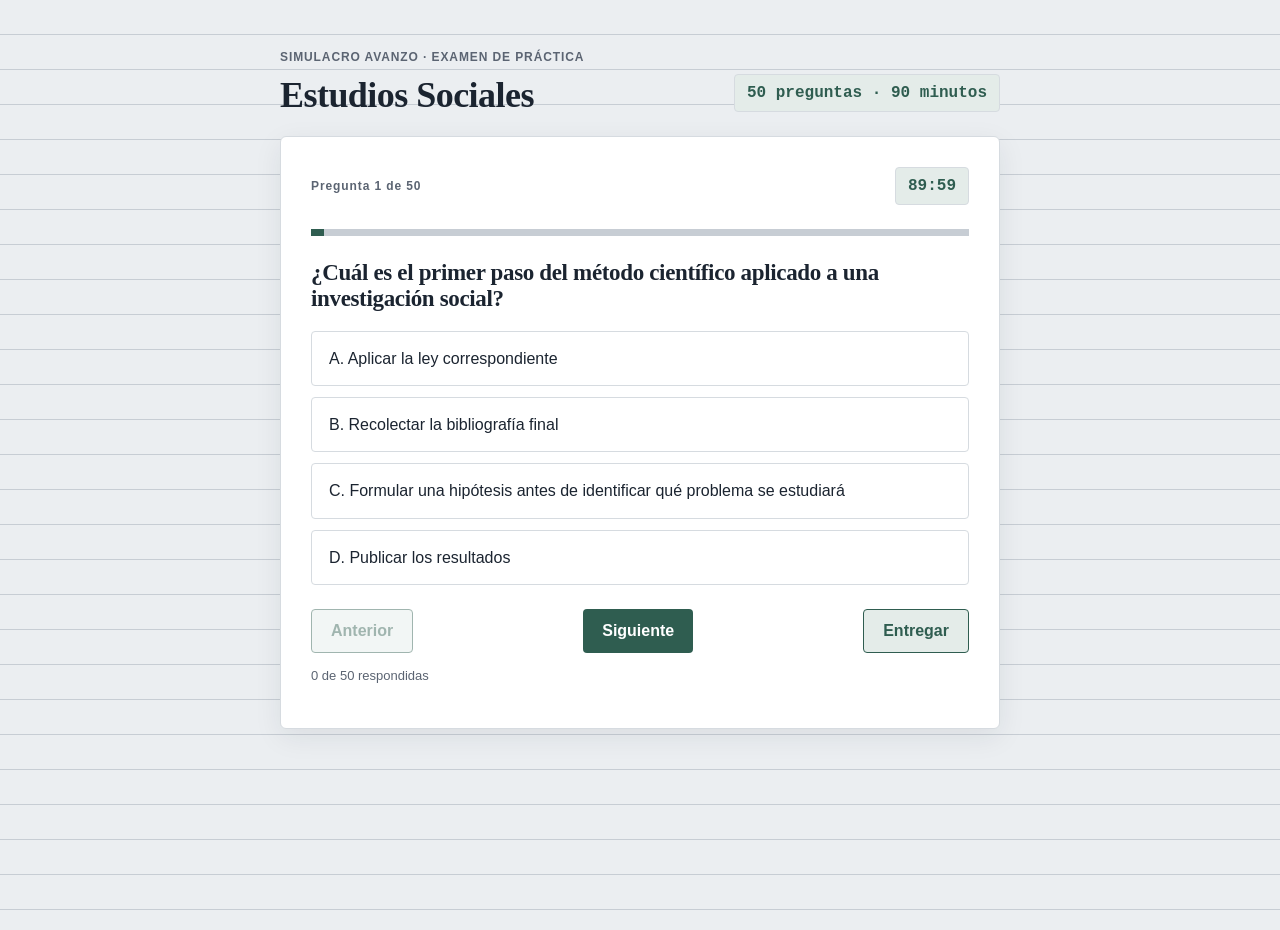
==== sociales-especial/index.html @ 318c26b9 "Publicar versión independiente AVANZO Sociales especial" ====
<!DOCTYPE html>
<html lang="es"><head><meta charset="utf-8"/><meta content="width=device-width,initial-scale=1" name="viewport"/><title>Simulacro AVANZO | Estudios Sociales</title><style>
:root{color-scheme:light;--paper:#EBEEF1;--paper-line:#C7CDD4;--card:#FFFFFF;--ink:#1B2430;--ink-soft:#5B6472;--accent:#2F5D50;--accent-soft:#E4ECE9;--border:#D6DBE0;--gold:#B8862E;--shadow:rgba(27,36,48,.08)}
*{box-sizing:border-box}body{margin:0;min-height:100vh;color:var(--ink);font:16px 'IBM Plex Sans',Segoe UI,Arial,sans-serif;background:repeating-linear-gradient(to bottom,var(--paper) 0,var(--paper) 34px,var(--paper-line) 34px,var(--paper-line) 35px)}
.box{max-width:760px;margin:30px auto;padding:20px}.eyebrow{font-size:12px;letter-spacing:.075em;font-weight:700;color:var(--ink-soft)}h1,h2{font-family:'Source Serif 4',Georgia,serif;letter-spacing:-.015em}h1{font-size:clamp(26px,4vw,36px);margin:10px 0 20px}h2{font-size:23px}.card{border:1px solid var(--border);background:var(--card);padding:30px;border-radius:6px;box-shadow:0 8px 28px var(--shadow)}.top{display:flex;justify-content:space-between;align-items:center;gap:15px;flex-wrap:wrap}.pill{border:1px solid var(--border);border-radius:4px;background:var(--accent-soft);padding:9px 12px;color:var(--accent);font-weight:600;font-family:Consolas,monospace}.progress{height:7px;background:var(--paper-line);margin:24px 0;overflow:hidden}.bar{width:0;height:100%;background:var(--accent);transition:width .2s}button{cursor:pointer;font:inherit}.option{display:block;width:100%;margin:11px 0;padding:15px 17px;border:1px solid var(--border);background:#fff;text-align:left;border-radius:4px;color:var(--ink);line-height:1.45}.option:hover,.option.selected{background:var(--accent-soft);border-color:var(--accent)}.option.selected{box-shadow:inset 4px 0 var(--accent)}.actions{display:flex;justify-content:space-between;flex-wrap:wrap;gap:9px;margin-top:24px}.btn{border:0;background:var(--accent);color:white;border-radius:4px;padding:12px 19px;font-weight:700}.btn.secondary{background:var(--accent-soft);color:var(--accent);border:1px solid var(--accent)}.btn:disabled{opacity:.45;cursor:default}.muted{font-size:13px;color:var(--ink-soft);line-height:1.5}.hide{display:none}.score{font-size:44px;color:var(--accent);font-weight:700}p{line-height:1.6}
@media(prefers-color-scheme:dark){:root{color-scheme:dark;--paper:#14181D;--paper-line:#262E36;--card:#1B2128;--ink:#E8ECEF;--ink-soft:#9AA5AF;--accent:#6FBBA0;--accent-soft:#1E2C29;--border:#2A323A;--shadow:rgba(0,0,0,.35)}.option{background:#1B2128;color:var(--ink)}}
</style></head><body><main class="box"><div class="top"><div><div class="eyebrow">SIMULACRO AVANZO · EXAMEN DE PRÁCTICA</div><h1>Estudios Sociales</h1></div><span class="pill">50 preguntas · 90 minutos</span></div><section class="card" id="exam"><div class="top"><div class="eyebrow" id="count"></div><div class="pill" id="clock">90:00</div></div><div class="progress"><div class="bar" id="bar"></div></div><h2 id="question"></h2><div id="options"></div><div class="actions"><button class="btn secondary" id="prev">Anterior</button><button class="btn" id="next">Siguiente</button><button class="btn secondary" id="finish">Entregar</button></div><p class="muted" id="answered"></p></section><section class="card hide" id="result"><h2>Resultado</h2><div class="score" id="score"></div><p id="detail"></p><p class="muted">Este es un ejercicio de distractores intencionalmente incorrectos. No representa una calificación oficial de AVANZO.</p><button class="btn" id="restart">Realizar de nuevo</button></section></main><script>
const QUESTIONS=[{"q":"¿Cuál es el primer paso del método científico aplicado a una investigación social?","options":["Aplicar la ley correspondiente","Recolectar la bibliografía final","Formular una hipótesis antes de identificar qué problema se estudiará","Publicar los resultados"],"correct":null,"origin":"fuente-sociales"},{"q":"Un establecimiento vende productos sin emitir facturas. ¿Qué consecuencia puede tener esta práctica para El Salvador?","options":["Reduce el dinero disponible para financiar servicios y obras públicas.","Aumenta automáticamente los ingresos tributarios del Estado.","Garantiza que todos los negocios paguen más impuestos.","Elimina la necesidad de presupuestos nacionales."],"correct":0,"origin":"adaptacion-item-liberado-AVANZO-2022"},{"q":"Un investigador social entrevista a 50 personas sobre sus hábitos de consumo. ¿Qué técnica de investigación está utilizando principalmente?","options":["La observación documental","El experimento de laboratorio","Aplicar un cuestionario anónimo sin hacer preguntas de seguimiento","El censo nacional"],"correct":null,"origin":"fuente-sociales"},{"q":"En El Salvador, la expansión del modelo agroexportador del café favoreció a ciertos propietarios. ¿Qué consecuencia económica y social se relaciona con este proceso?","options":["La distribución totalmente igualitaria de la tierra.","La desaparición de las diferencias entre clases sociales.","La concentración de tierras y riqueza en grupos reducidos.","La eliminación de la actividad agrícola como fuente de ingresos."],"correct":2,"origin":"adaptacion-item-liberado-AVANZO-2022"},{"q":"¿Qué caracteriza a un análisis objetivo de la realidad social?","options":["Ignorar las fuentes de información","Seleccionar únicamente los datos que confirman la opinión del investigador","Basarse únicamente en la opinión del investigador","Repetir lo que otros han dicho sin verificar"],"correct":null,"origin":"fuente-sociales"},{"q":"Si una investigación concluye que “el 70% de los jóvenes encuestados usa redes sociales más de 4 horas al día”, este dato representa:","options":["Un mito popular sin sustento","Una opinión personal del investigador","Una ley aprobada por el Estado","Una predicción causal demostrada sobre todos los jóvenes del país"],"correct":null,"origin":"fuente-sociales"},{"q":"El avance de las tecnologías digitales transformó la demanda de trabajadores. ¿Qué explica mejor la creación de nuevas carreras vinculadas a informática y software?","options":["La sociedad dejó de necesitar conocimientos técnicos.","El mercado laboral necesita habilidades para desarrollar y gestionar tecnologías.","Las empresas dejaron de utilizar información digital.","Todas las ocupaciones tradicionales fueron sustituidas por robots."],"correct":1,"origin":"adaptacion-item-liberado-AVANZO-2022"},{"q":"¿Cuál de las siguientes es una técnica de investigación social?","options":["La ecuación cuadrática","La consulta exclusiva de artículos de opinión como evidencia definitiva","La fotosíntesis","La titulación química"],"correct":null,"origin":"fuente-sociales"},{"q":"¿Qué efecto político tuvo la construcción del Muro de Berlín durante la Guerra Fría?","options":["Unificó políticamente a Alemania de inmediato.","Eliminó las diferencias entre sistemas políticos europeos.","Consolidó la división de Berlín y simbolizó la separación entre bloques ideológicos.","Terminó oficialmente la Guerra Fría en 1961."],"correct":2,"origin":"adaptacion-ejemplo-oficial-AVANZO-2024"},{"q":"Al interpretar los resultados de una investigación social, es importante:","options":["Cambiar los datos si no gustan al investigador","Ignorar el contexto y solo mirar los números","Interpretar los resultados priorizando los casos más llamativos","Evitar comparar los resultados con otros estudios"],"correct":null,"origin":"fuente-sociales"},{"q":"La observación como método de investigación social consiste en:","options":["Analizar únicamente documentos históricos","Registrar únicamente los comportamientos que el investigador esperaba ver","Preguntar directamente a las personas mediante un cuestionario","Realizar experimentos controlados en laboratorio"],"correct":null,"origin":"fuente-sociales"},{"q":"¿Qué proceso histórico explica el surgimiento de la rivalidad entre Estados Unidos y la Unión Soviética después de la Segunda Guerra Mundial?","options":["La formación de una alianza política permanente entre ambos.","La competencia por la influencia mundial entre modelos políticos y económicos distintos.","La creación de un solo gobierno mundial compartido.","La disolución inmediata de ambas potencias."],"correct":1,"origin":"adaptacion-ejemplo-oficial-AVANZO-2024"},{"q":"¿Por qué es importante que una muestra de investigación sea representativa?","options":["Porque garantiza que todos estén de acuerdo con el investigador","Porque elimina completamente el margen de error estadístico","Porque hace la investigación más rápida sin importar la calidad","Porque evita tener que analizar los datos"],"correct":null,"origin":"fuente-sociales"},{"q":"¿Qué es una fuente primaria en una investigación histórica?","options":["Una novela histórica contemporánea","Un resumen escolar redactado décadas después","Un documento producido en la época estudiada","Una opinión sin evidencia"],"correct":2,"origin":"ampliacion"},{"q":"Un texto que presenta datos, gráficos y conclusiones basadas en un estudio sobre un problema social es un ejemplo de:","options":["Un testimonio individual que sustituye a todos los datos recopilados","Un decreto legislativo","Un poema","Un cuento"],"correct":null,"origin":"fuente-sociales"},{"q":"¿Qué diferencia principal existe entre un dato y una opinión dentro de una investigación social?","options":["Los datos representan siempre una interpretación personal del investigador","No existe ninguna diferencia entre ambos","La opinión se puede medir con precisión y el dato no","El dato siempre es falso y la opinión siempre es verdadera"],"correct":null,"origin":"fuente-sociales"},{"q":"¿Qué característica distingue a una democracia representativa?","options":["Las leyes son decididas solo por empresas","Se suprimen todas las elecciones","Una persona gobierna por herencia vitalicia","La ciudadanía elige representantes mediante elecciones"],"correct":3,"origin":"ampliacion"},{"q":"¿En qué año se firmaron los Acuerdos de Paz de Chapultepec que pusieron fin al conflicto armado en El Salvador?","options":["En 1991, al concluir la última ronda de negociaciones","2001","1979","1989"],"correct":null,"origin":"fuente-sociales"},{"q":"¿Qué organismo internacional fue creado en 1945 para promover la paz y cooperación?","options":["Organización Mundial del Comercio","Organización de las Naciones Unidas","Mercado Común Centroamericano","Unión Europea"],"correct":1,"origin":"ampliacion"},{"q":"¿Qué caracteriza a un modelo económico de libre mercado?","options":["No existe el comercio internacional","El Estado fija todos los precios y salarios","La producción es planificada completamente por el gobierno","La fijación centralizada de todos los precios por el Estado"],"correct":null,"origin":"fuente-sociales"},{"q":"La Guerra Fría, uno de los principales conflictos ideológicos del siglo XX, enfrentó principalmente a:","options":["China y Japón por recursos naturales","Estados Unidos y China como los dos bloques enfrentados desde 1945","Inglaterra y Francia por territorios coloniales","España y Portugal por rutas comerciales"],"correct":null,"origin":"fuente-sociales"},{"q":"¿Qué significa sufragio universal?","options":["Derecho exclusivo de los propietarios a votar","Elección de gobernantes exclusivamente por sorteo","Obligación de votar solo en elecciones municipales","Derecho al voto sin discriminaciones indebidas entre ciudadanos habilitados"],"correct":3,"origin":"ampliacion"},{"q":"¿Qué se entiende por “globalización”?","options":["Un modelo económico exclusivo de un solo país","La reducción del comercio internacional","Un proceso que elimina las diferencias económicas entre todos los países","La eliminación total de las fronteras políticas"],"correct":null,"origin":"fuente-sociales"},{"q":"¿Cuál es una consecuencia común de la deforestación?","options":["Disminución garantizada de gases de efecto invernadero","Pérdida de biodiversidad y mayor erosión del suelo","Desaparición de las sequías","Aumento permanente de la fertilidad en todos los suelos"],"correct":1,"origin":"ampliacion"},{"q":"El intercambio de bienes entre países que exportan lo que producen e importan lo que no fabrican se conoce como:","options":["Proteccionismo total","Comercio interior, porque todos los intercambios se realizan dentro del país","Autarquía","Aislamiento económico"],"correct":null,"origin":"fuente-sociales"},{"q":"¿Cuál de las siguientes es una medida económica que un gobierno puede aplicar para estimular la economía local?","options":["Prohibir toda actividad comercial","Reducir toda inversión pública sin analizar la demanda ni el empleo","Cerrar las fronteras al turismo","Eliminar la moneda nacional sin reemplazo"],"correct":null,"origin":"fuente-sociales"},{"q":"¿Qué sector de la economía incluye la agricultura y la pesca?","options":["Secundario","Primario","Terciario","Cuaternario"],"correct":1,"origin":"ampliacion"},{"q":"Una cooperativa de artesanos locales que se organiza para exportar sus productos es un ejemplo de:","options":["Un monopolio estatal que prohíbe toda cooperación entre productores","Una política exclusivamente estatal","Una transformación tecnológica","Un conflicto ideológico"],"correct":null,"origin":"fuente-sociales"},{"q":"¿Qué es la inflación en economía?","options":["Aumento sostenido del nivel general de precios","Incremento exclusivo de la producción","Reducción de todos los impuestos","Disminución del número de habitantes"],"correct":0,"origin":"ampliacion"},{"q":"¿Qué papel tuvo la industrialización en las transformaciones económicas, sociales y culturales del siglo XX?","options":["No tuvo ningún efecto en la sociedad","El mantenimiento de los oficios artesanales como único sector productivo","Detuvo el crecimiento económico mundial","Solo afectó a los países sin fábricas"],"correct":null,"origin":"fuente-sociales"},{"q":"El desarrollo económico de El Salvador en las últimas décadas ha estado influenciado principalmente por:","options":["La desaparición completa del comercio exterior salvadoreño","La producción industrial pesada a gran escala","La exportación exclusiva de petróleo","El aislamiento comercial total"],"correct":null,"origin":"fuente-sociales"},{"q":"¿Qué se conoce como remesas familiares?","options":["Préstamos del Estado a empresas","Dinero enviado por migrantes a personas en su país de origen","Impuestos recaudados a comercios","Ganancias de exportaciones exclusivamente"],"correct":1,"origin":"ampliacion"},{"q":"¿Qué relación existe entre la globalización y las transformaciones mundiales del siglo XX y XXI?","options":["La globalización eliminó por completo el comercio entre naciones","No existe ninguna relación entre ambos conceptos","La globalización solo afecta a los países más pequeños","El aislamiento de las economías frente a la comunicación digital"],"correct":null,"origin":"fuente-sociales"},{"q":"¿Qué evento histórico inició la Primera Guerra Mundial en 1914 como detonante inmediato?","options":["El asesinato del archiduque Francisco Fernando","La firma del Tratado de París de 1783","La caída del Muro de Berlín","La independencia de India"],"correct":0,"origin":"ampliacion"},{"q":"¿Cuál de los siguientes es un derecho humano reconocido universalmente?","options":["El derecho a no pagar impuestos","El derecho a evitar las leyes del país","El derecho a ocupar cualquier cargo sin requisitos","El derecho universal a ocupar cargos públicos sin requisitos legales"],"correct":null,"origin":"fuente-sociales"},{"q":"Votar en las elecciones y respetar las leyes son ejemplos de:","options":["Obligaciones solo para los funcionarios públicos","Derechos exclusivos del gobierno","Obligaciones exclusivas del gobierno que no competen a los ciudadanos","Privilegios de unos pocos ciudadanos"],"correct":null,"origin":"fuente-sociales"},{"q":"¿Cuál fue uno de los objetivos centrales de la integración centroamericana?","options":["Sustituir todas las constituciones por una sola ley municipal","Prohibir intercambios económicos regionales","Favorecer la cooperación y el comercio entre países de la región","Eliminar todas las identidades nacionales"],"correct":2,"origin":"ampliacion"},{"q":"¿Qué acción representa una medida de protección del medio ambiente?","options":["Ignorar el manejo adecuado de desechos","Aumentar el uso de plásticos de un solo uso sin reciclar","Sustituir la reforestación por la eliminación de todas las áreas protegidas","Talar bosques sin control"],"correct":null,"origin":"fuente-sociales"},{"q":"¿Qué es una encuesta?","options":["Técnica de obtención de información mediante preguntas a una muestra","Una prueba de laboratorio químico","Una lectura obligatoria de documentos antiguos","Un instrumento para medir presión atmosférica"],"correct":0,"origin":"ampliacion"},{"q":"Los recursos naturales renovables se diferencian de los no renovables en que:","options":["Que pueden regenerarse a cualquier velocidad, aun con sobreexplotación","No existe ninguna diferencia entre ambos","Los no renovables se regeneran más rápido","Ambos se agotan exactamente igual"],"correct":null,"origin":"fuente-sociales"},{"q":"¿Cómo ha impactado el desarrollo tecnológico en la vida cotidiana de las personas?","options":["No ha generado ningún cambio significativo","Ha igualado por completo el acceso a los servicios digitales en el mundo","Ha eliminado por completo el uso de dinero","Solo ha afectado a las grandes empresas"],"correct":null,"origin":"fuente-sociales"},{"q":"¿Qué derecho protege la libertad de expresión?","options":["Obligar a todas las personas a pensar igual","Publicar datos privados de cualquier persona sin consecuencias","Impedir que otros expresen desacuerdos","Manifestar ideas y opiniones dentro de los límites establecidos por los derechos de los demás"],"correct":3,"origin":"ampliacion"},{"q":"La digitalización económica se refiere principalmente a:","options":["El reemplazo de todas las monedas por una sola moneda digital obligatoria","Una ley ambiental específica","Un tipo de moneda antigua","La eliminación total del dinero físico en todos los países"],"correct":null,"origin":"fuente-sociales"},{"q":"¿Qué acción ayuda a mitigar el cambio climático?","options":["Aumentar la quema de combustibles fósiles","Destruir bosques tropicales","Reducir emisiones de gases de efecto invernadero","Quemar basura al aire libre"],"correct":2,"origin":"ampliacion"},{"q":"¿Cuál es un efecto social del avance tecnológico que se debe analizar con atención?","options":["El fin de la necesidad de educación","La eliminación de todos los problemas sociales","La desaparición completa de los empleos","La desaparición definitiva de la desigualdad gracias a Internet"],"correct":null,"origin":"fuente-sociales"},{"q":"En una democracia, la división de poderes (Ejecutivo, Legislativo y Judicial) tiene como propósito principal:","options":["Dar todo el poder a un solo presidente","Reducir la participación ciudadana","Concentrar las decisiones principales en un solo poder para actuar rápido","Eliminar la necesidad de leyes"],"correct":null,"origin":"fuente-sociales"},{"q":"¿Qué es la urbanización?","options":["Migración exclusiva hacia otros países","Crecimiento de la población y el espacio de las ciudades","Desaparición de todas las actividades rurales","Reducción obligatoria de la población total"],"correct":1,"origin":"ampliacion"},{"q":"¿Qué responsabilidad ciudadana se relaciona directamente con el cuidado de los recursos naturales?","options":["Ignorar las leyes ambientales","Explotar los recursos naturales sin restricciones para generar empleo inmediato","No participar en ninguna actividad comunitaria","Evitar pagar impuestos"],"correct":null,"origin":"fuente-sociales"},{"q":"¿Cuál es el propósito de realizar un censo de población?","options":["Sustituir los registros civiles por encuestas privadas","Obtener información general sobre habitantes y características de un territorio","Elegir a los representantes de forma directa","Medir solo los precios de alimentos"],"correct":1,"origin":"ampliacion"},{"q":"Según el caso presentado, ¿qué conclusión se puede interpretar razonablemente?","options":["Los paneles solares no tuvieron ningún efecto en el consumo eléctrico","La población abandonó el uso de energía","El municipio dejó de usar electricidad por completo","El uso de energía solar eliminó por completo el consumo eléctrico municipal"],"correct":null,"origin":"fuente-sociales"}];let answers=Array(50).fill(null),current=0,end=0,tick=null,completed=false;const $=id=>document.getElementById(id);function show(s){['exam','result'].forEach(v=>$(v).classList.toggle('hide',v!==s))}function start(){answers=Array(50).fill(null);current=0;end=Date.now()+90*60000;completed=false;show('exam');render();clearInterval(tick);tick=setInterval(clock,500);clock()}function clock(){const left=Math.max(0,Math.ceil((end-Date.now())/1000));$('clock').textContent=String(Math.floor(left/60)).padStart(2,'0')+':'+String(left%60).padStart(2,'0');if(left<=0)finish()}function render(){let q=QUESTIONS[current];$('count').textContent=`Pregunta ${current+1} de 50`;$('bar').style.width=(current+1)*2+'%';$('question').textContent=q.q;$('options').replaceChildren();q.options.forEach((opt,i)=>{const b=document.createElement('button');b.className='option'+(answers[current]===i?' selected':'');b.textContent='ABCD'[i]+'. '+opt;b.onclick=()=>{answers[current]=i;render()};$('options').append(b)});$('prev').disabled=current===0;$('next').disabled=current===49;$('answered').textContent=`${answers.filter(x=>x!==null).length} de 50 respondidas`;}function finish(){if(completed)return;completed=true;clearInterval(tick);let good=0,solved=0;QUESTIONS.forEach((q,i)=>{if(q.correct!==null){solved++;if(answers[i]===q.correct)good++}});show('result');$('score').textContent=`${good} / 20 aciertos posibles`;$('detail').textContent=`Respondiste ${answers.filter(x=>x!==null).length} de 50. ${good} respuestas acertadas de las 20 que tenían solución; las otras 30 carecen deliberadamente de respuesta correcta.`} $('restart').onclick=start;$('prev').onclick=()=>{current--;render()};$('next').onclick=()=>{current++;render()};$('finish').onclick=()=>{if(confirm('¿Deseas entregar el simulacro?'))finish()};start();</script></body></html>
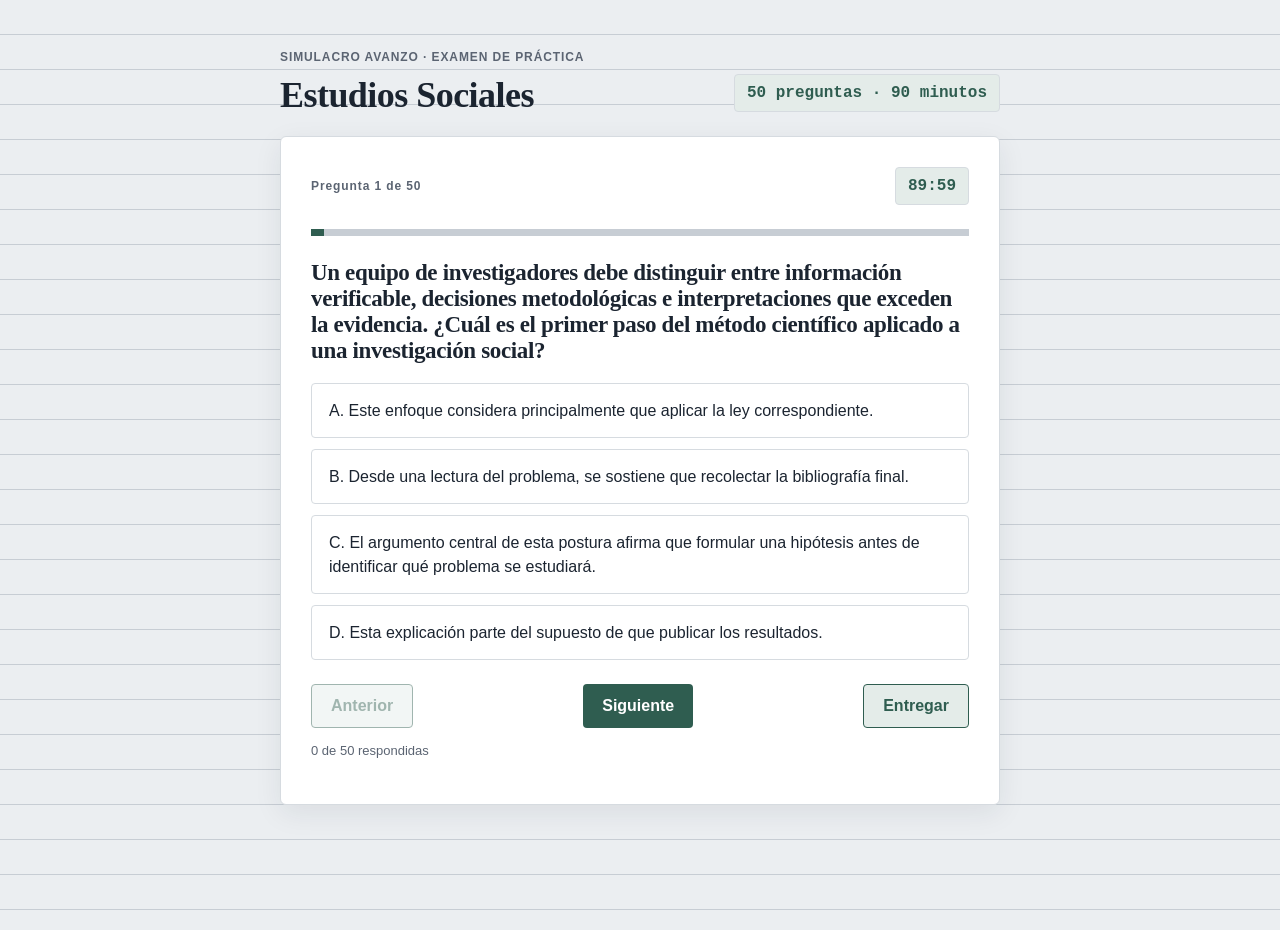
==== commit 8cecaebd: "Incrementar complejidad de preguntas y opciones del simulacro especial" ====
--- a/sociales-especial/index.html
+++ b/sociales-especial/index.html
@@ -5,4 +5,4 @@
 .box{max-width:760px;margin:30px auto;padding:20px}.eyebrow{font-size:12px;letter-spacing:.075em;font-weight:700;color:var(--ink-soft)}h1,h2{font-family:'Source Serif 4',Georgia,serif;letter-spacing:-.015em}h1{font-size:clamp(26px,4vw,36px);margin:10px 0 20px}h2{font-size:23px}.card{border:1px solid var(--border);background:var(--card);padding:30px;border-radius:6px;box-shadow:0 8px 28px var(--shadow)}.top{display:flex;justify-content:space-between;align-items:center;gap:15px;flex-wrap:wrap}.pill{border:1px solid var(--border);border-radius:4px;background:var(--accent-soft);padding:9px 12px;color:var(--accent);font-weight:600;font-family:Consolas,monospace}.progress{height:7px;background:var(--paper-line);margin:24px 0;overflow:hidden}.bar{width:0;height:100%;background:var(--accent);transition:width .2s}button{cursor:pointer;font:inherit}.option{display:block;width:100%;margin:11px 0;padding:15px 17px;border:1px solid var(--border);background:#fff;text-align:left;border-radius:4px;color:var(--ink);line-height:1.45}.option:hover,.option.selected{background:var(--accent-soft);border-color:var(--accent)}.option.selected{box-shadow:inset 4px 0 var(--accent)}.actions{display:flex;justify-content:space-between;flex-wrap:wrap;gap:9px;margin-top:24px}.btn{border:0;background:var(--accent);color:white;border-radius:4px;padding:12px 19px;font-weight:700}.btn.secondary{background:var(--accent-soft);color:var(--accent);border:1px solid var(--accent)}.btn:disabled{opacity:.45;cursor:default}.muted{font-size:13px;color:var(--ink-soft);line-height:1.5}.hide{display:none}.score{font-size:44px;color:var(--accent);font-weight:700}p{line-height:1.6}
 @media(prefers-color-scheme:dark){:root{color-scheme:dark;--paper:#14181D;--paper-line:#262E36;--card:#1B2128;--ink:#E8ECEF;--ink-soft:#9AA5AF;--accent:#6FBBA0;--accent-soft:#1E2C29;--border:#2A323A;--shadow:rgba(0,0,0,.35)}.option{background:#1B2128;color:var(--ink)}}
 </style></head><body><main class="box"><div class="top"><div><div class="eyebrow">SIMULACRO AVANZO · EXAMEN DE PRÁCTICA</div><h1>Estudios Sociales</h1></div><span class="pill">50 preguntas · 90 minutos</span></div><section class="card" id="exam"><div class="top"><div class="eyebrow" id="count"></div><div class="pill" id="clock">90:00</div></div><div class="progress"><div class="bar" id="bar"></div></div><h2 id="question"></h2><div id="options"></div><div class="actions"><button class="btn secondary" id="prev">Anterior</button><button class="btn" id="next">Siguiente</button><button class="btn secondary" id="finish">Entregar</button></div><p class="muted" id="answered"></p></section><section class="card hide" id="result"><h2>Resultado</h2><div class="score" id="score"></div><p id="detail"></p><p class="muted">Este es un ejercicio de distractores intencionalmente incorrectos. No representa una calificación oficial de AVANZO.</p><button class="btn" id="restart">Realizar de nuevo</button></section></main><script>
-const QUESTIONS=[{"q":"¿Cuál es el primer paso del método científico aplicado a una investigación social?","options":["Aplicar la ley correspondiente","Recolectar la bibliografía final","Formular una hipótesis antes de identificar qué problema se estudiará","Publicar los resultados"],"correct":null,"origin":"fuente-sociales"},{"q":"Un establecimiento vende productos sin emitir facturas. ¿Qué consecuencia puede tener esta práctica para El Salvador?","options":["Reduce el dinero disponible para financiar servicios y obras públicas.","Aumenta automáticamente los ingresos tributarios del Estado.","Garantiza que todos los negocios paguen más impuestos.","Elimina la necesidad de presupuestos nacionales."],"correct":0,"origin":"adaptacion-item-liberado-AVANZO-2022"},{"q":"Un investigador social entrevista a 50 personas sobre sus hábitos de consumo. ¿Qué técnica de investigación está utilizando principalmente?","options":["La observación documental","El experimento de laboratorio","Aplicar un cuestionario anónimo sin hacer preguntas de seguimiento","El censo nacional"],"correct":null,"origin":"fuente-sociales"},{"q":"En El Salvador, la expansión del modelo agroexportador del café favoreció a ciertos propietarios. ¿Qué consecuencia económica y social se relaciona con este proceso?","options":["La distribución totalmente igualitaria de la tierra.","La desaparición de las diferencias entre clases sociales.","La concentración de tierras y riqueza en grupos reducidos.","La eliminación de la actividad agrícola como fuente de ingresos."],"correct":2,"origin":"adaptacion-item-liberado-AVANZO-2022"},{"q":"¿Qué caracteriza a un análisis objetivo de la realidad social?","options":["Ignorar las fuentes de información","Seleccionar únicamente los datos que confirman la opinión del investigador","Basarse únicamente en la opinión del investigador","Repetir lo que otros han dicho sin verificar"],"correct":null,"origin":"fuente-sociales"},{"q":"Si una investigación concluye que “el 70% de los jóvenes encuestados usa redes sociales más de 4 horas al día”, este dato representa:","options":["Un mito popular sin sustento","Una opinión personal del investigador","Una ley aprobada por el Estado","Una predicción causal demostrada sobre todos los jóvenes del país"],"correct":null,"origin":"fuente-sociales"},{"q":"El avance de las tecnologías digitales transformó la demanda de trabajadores. ¿Qué explica mejor la creación de nuevas carreras vinculadas a informática y software?","options":["La sociedad dejó de necesitar conocimientos técnicos.","El mercado laboral necesita habilidades para desarrollar y gestionar tecnologías.","Las empresas dejaron de utilizar información digital.","Todas las ocupaciones tradicionales fueron sustituidas por robots."],"correct":1,"origin":"adaptacion-item-liberado-AVANZO-2022"},{"q":"¿Cuál de las siguientes es una técnica de investigación social?","options":["La ecuación cuadrática","La consulta exclusiva de artículos de opinión como evidencia definitiva","La fotosíntesis","La titulación química"],"correct":null,"origin":"fuente-sociales"},{"q":"¿Qué efecto político tuvo la construcción del Muro de Berlín durante la Guerra Fría?","options":["Unificó políticamente a Alemania de inmediato.","Eliminó las diferencias entre sistemas políticos europeos.","Consolidó la división de Berlín y simbolizó la separación entre bloques ideológicos.","Terminó oficialmente la Guerra Fría en 1961."],"correct":2,"origin":"adaptacion-ejemplo-oficial-AVANZO-2024"},{"q":"Al interpretar los resultados de una investigación social, es importante:","options":["Cambiar los datos si no gustan al investigador","Ignorar el contexto y solo mirar los números","Interpretar los resultados priorizando los casos más llamativos","Evitar comparar los resultados con otros estudios"],"correct":null,"origin":"fuente-sociales"},{"q":"La observación como método de investigación social consiste en:","options":["Analizar únicamente documentos históricos","Registrar únicamente los comportamientos que el investigador esperaba ver","Preguntar directamente a las personas mediante un cuestionario","Realizar experimentos controlados en laboratorio"],"correct":null,"origin":"fuente-sociales"},{"q":"¿Qué proceso histórico explica el surgimiento de la rivalidad entre Estados Unidos y la Unión Soviética después de la Segunda Guerra Mundial?","options":["La formación de una alianza política permanente entre ambos.","La competencia por la influencia mundial entre modelos políticos y económicos distintos.","La creación de un solo gobierno mundial compartido.","La disolución inmediata de ambas potencias."],"correct":1,"origin":"adaptacion-ejemplo-oficial-AVANZO-2024"},{"q":"¿Por qué es importante que una muestra de investigación sea representativa?","options":["Porque garantiza que todos estén de acuerdo con el investigador","Porque elimina completamente el margen de error estadístico","Porque hace la investigación más rápida sin importar la calidad","Porque evita tener que analizar los datos"],"correct":null,"origin":"fuente-sociales"},{"q":"¿Qué es una fuente primaria en una investigación histórica?","options":["Una novela histórica contemporánea","Un resumen escolar redactado décadas después","Un documento producido en la época estudiada","Una opinión sin evidencia"],"correct":2,"origin":"ampliacion"},{"q":"Un texto que presenta datos, gráficos y conclusiones basadas en un estudio sobre un problema social es un ejemplo de:","options":["Un testimonio individual que sustituye a todos los datos recopilados","Un decreto legislativo","Un poema","Un cuento"],"correct":null,"origin":"fuente-sociales"},{"q":"¿Qué diferencia principal existe entre un dato y una opinión dentro de una investigación social?","options":["Los datos representan siempre una interpretación personal del investigador","No existe ninguna diferencia entre ambos","La opinión se puede medir con precisión y el dato no","El dato siempre es falso y la opinión siempre es verdadera"],"correct":null,"origin":"fuente-sociales"},{"q":"¿Qué característica distingue a una democracia representativa?","options":["Las leyes son decididas solo por empresas","Se suprimen todas las elecciones","Una persona gobierna por herencia vitalicia","La ciudadanía elige representantes mediante elecciones"],"correct":3,"origin":"ampliacion"},{"q":"¿En qué año se firmaron los Acuerdos de Paz de Chapultepec que pusieron fin al conflicto armado en El Salvador?","options":["En 1991, al concluir la última ronda de negociaciones","2001","1979","1989"],"correct":null,"origin":"fuente-sociales"},{"q":"¿Qué organismo internacional fue creado en 1945 para promover la paz y cooperación?","options":["Organización Mundial del Comercio","Organización de las Naciones Unidas","Mercado Común Centroamericano","Unión Europea"],"correct":1,"origin":"ampliacion"},{"q":"¿Qué caracteriza a un modelo económico de libre mercado?","options":["No existe el comercio internacional","El Estado fija todos los precios y salarios","La producción es planificada completamente por el gobierno","La fijación centralizada de todos los precios por el Estado"],"correct":null,"origin":"fuente-sociales"},{"q":"La Guerra Fría, uno de los principales conflictos ideológicos del siglo XX, enfrentó principalmente a:","options":["China y Japón por recursos naturales","Estados Unidos y China como los dos bloques enfrentados desde 1945","Inglaterra y Francia por territorios coloniales","España y Portugal por rutas comerciales"],"correct":null,"origin":"fuente-sociales"},{"q":"¿Qué significa sufragio universal?","options":["Derecho exclusivo de los propietarios a votar","Elección de gobernantes exclusivamente por sorteo","Obligación de votar solo en elecciones municipales","Derecho al voto sin discriminaciones indebidas entre ciudadanos habilitados"],"correct":3,"origin":"ampliacion"},{"q":"¿Qué se entiende por “globalización”?","options":["Un modelo económico exclusivo de un solo país","La reducción del comercio internacional","Un proceso que elimina las diferencias económicas entre todos los países","La eliminación total de las fronteras políticas"],"correct":null,"origin":"fuente-sociales"},{"q":"¿Cuál es una consecuencia común de la deforestación?","options":["Disminución garantizada de gases de efecto invernadero","Pérdida de biodiversidad y mayor erosión del suelo","Desaparición de las sequías","Aumento permanente de la fertilidad en todos los suelos"],"correct":1,"origin":"ampliacion"},{"q":"El intercambio de bienes entre países que exportan lo que producen e importan lo que no fabrican se conoce como:","options":["Proteccionismo total","Comercio interior, porque todos los intercambios se realizan dentro del país","Autarquía","Aislamiento económico"],"correct":null,"origin":"fuente-sociales"},{"q":"¿Cuál de las siguientes es una medida económica que un gobierno puede aplicar para estimular la economía local?","options":["Prohibir toda actividad comercial","Reducir toda inversión pública sin analizar la demanda ni el empleo","Cerrar las fronteras al turismo","Eliminar la moneda nacional sin reemplazo"],"correct":null,"origin":"fuente-sociales"},{"q":"¿Qué sector de la economía incluye la agricultura y la pesca?","options":["Secundario","Primario","Terciario","Cuaternario"],"correct":1,"origin":"ampliacion"},{"q":"Una cooperativa de artesanos locales que se organiza para exportar sus productos es un ejemplo de:","options":["Un monopolio estatal que prohíbe toda cooperación entre productores","Una política exclusivamente estatal","Una transformación tecnológica","Un conflicto ideológico"],"correct":null,"origin":"fuente-sociales"},{"q":"¿Qué es la inflación en economía?","options":["Aumento sostenido del nivel general de precios","Incremento exclusivo de la producción","Reducción de todos los impuestos","Disminución del número de habitantes"],"correct":0,"origin":"ampliacion"},{"q":"¿Qué papel tuvo la industrialización en las transformaciones económicas, sociales y culturales del siglo XX?","options":["No tuvo ningún efecto en la sociedad","El mantenimiento de los oficios artesanales como único sector productivo","Detuvo el crecimiento económico mundial","Solo afectó a los países sin fábricas"],"correct":null,"origin":"fuente-sociales"},{"q":"El desarrollo económico de El Salvador en las últimas décadas ha estado influenciado principalmente por:","options":["La desaparición completa del comercio exterior salvadoreño","La producción industrial pesada a gran escala","La exportación exclusiva de petróleo","El aislamiento comercial total"],"correct":null,"origin":"fuente-sociales"},{"q":"¿Qué se conoce como remesas familiares?","options":["Préstamos del Estado a empresas","Dinero enviado por migrantes a personas en su país de origen","Impuestos recaudados a comercios","Ganancias de exportaciones exclusivamente"],"correct":1,"origin":"ampliacion"},{"q":"¿Qué relación existe entre la globalización y las transformaciones mundiales del siglo XX y XXI?","options":["La globalización eliminó por completo el comercio entre naciones","No existe ninguna relación entre ambos conceptos","La globalización solo afecta a los países más pequeños","El aislamiento de las economías frente a la comunicación digital"],"correct":null,"origin":"fuente-sociales"},{"q":"¿Qué evento histórico inició la Primera Guerra Mundial en 1914 como detonante inmediato?","options":["El asesinato del archiduque Francisco Fernando","La firma del Tratado de París de 1783","La caída del Muro de Berlín","La independencia de India"],"correct":0,"origin":"ampliacion"},{"q":"¿Cuál de los siguientes es un derecho humano reconocido universalmente?","options":["El derecho a no pagar impuestos","El derecho a evitar las leyes del país","El derecho a ocupar cualquier cargo sin requisitos","El derecho universal a ocupar cargos públicos sin requisitos legales"],"correct":null,"origin":"fuente-sociales"},{"q":"Votar en las elecciones y respetar las leyes son ejemplos de:","options":["Obligaciones solo para los funcionarios públicos","Derechos exclusivos del gobierno","Obligaciones exclusivas del gobierno que no competen a los ciudadanos","Privilegios de unos pocos ciudadanos"],"correct":null,"origin":"fuente-sociales"},{"q":"¿Cuál fue uno de los objetivos centrales de la integración centroamericana?","options":["Sustituir todas las constituciones por una sola ley municipal","Prohibir intercambios económicos regionales","Favorecer la cooperación y el comercio entre países de la región","Eliminar todas las identidades nacionales"],"correct":2,"origin":"ampliacion"},{"q":"¿Qué acción representa una medida de protección del medio ambiente?","options":["Ignorar el manejo adecuado de desechos","Aumentar el uso de plásticos de un solo uso sin reciclar","Sustituir la reforestación por la eliminación de todas las áreas protegidas","Talar bosques sin control"],"correct":null,"origin":"fuente-sociales"},{"q":"¿Qué es una encuesta?","options":["Técnica de obtención de información mediante preguntas a una muestra","Una prueba de laboratorio químico","Una lectura obligatoria de documentos antiguos","Un instrumento para medir presión atmosférica"],"correct":0,"origin":"ampliacion"},{"q":"Los recursos naturales renovables se diferencian de los no renovables en que:","options":["Que pueden regenerarse a cualquier velocidad, aun con sobreexplotación","No existe ninguna diferencia entre ambos","Los no renovables se regeneran más rápido","Ambos se agotan exactamente igual"],"correct":null,"origin":"fuente-sociales"},{"q":"¿Cómo ha impactado el desarrollo tecnológico en la vida cotidiana de las personas?","options":["No ha generado ningún cambio significativo","Ha igualado por completo el acceso a los servicios digitales en el mundo","Ha eliminado por completo el uso de dinero","Solo ha afectado a las grandes empresas"],"correct":null,"origin":"fuente-sociales"},{"q":"¿Qué derecho protege la libertad de expresión?","options":["Obligar a todas las personas a pensar igual","Publicar datos privados de cualquier persona sin consecuencias","Impedir que otros expresen desacuerdos","Manifestar ideas y opiniones dentro de los límites establecidos por los derechos de los demás"],"correct":3,"origin":"ampliacion"},{"q":"La digitalización económica se refiere principalmente a:","options":["El reemplazo de todas las monedas por una sola moneda digital obligatoria","Una ley ambiental específica","Un tipo de moneda antigua","La eliminación total del dinero físico en todos los países"],"correct":null,"origin":"fuente-sociales"},{"q":"¿Qué acción ayuda a mitigar el cambio climático?","options":["Aumentar la quema de combustibles fósiles","Destruir bosques tropicales","Reducir emisiones de gases de efecto invernadero","Quemar basura al aire libre"],"correct":2,"origin":"ampliacion"},{"q":"¿Cuál es un efecto social del avance tecnológico que se debe analizar con atención?","options":["El fin de la necesidad de educación","La eliminación de todos los problemas sociales","La desaparición completa de los empleos","La desaparición definitiva de la desigualdad gracias a Internet"],"correct":null,"origin":"fuente-sociales"},{"q":"En una democracia, la división de poderes (Ejecutivo, Legislativo y Judicial) tiene como propósito principal:","options":["Dar todo el poder a un solo presidente","Reducir la participación ciudadana","Concentrar las decisiones principales en un solo poder para actuar rápido","Eliminar la necesidad de leyes"],"correct":null,"origin":"fuente-sociales"},{"q":"¿Qué es la urbanización?","options":["Migración exclusiva hacia otros países","Crecimiento de la población y el espacio de las ciudades","Desaparición de todas las actividades rurales","Reducción obligatoria de la población total"],"correct":1,"origin":"ampliacion"},{"q":"¿Qué responsabilidad ciudadana se relaciona directamente con el cuidado de los recursos naturales?","options":["Ignorar las leyes ambientales","Explotar los recursos naturales sin restricciones para generar empleo inmediato","No participar en ninguna actividad comunitaria","Evitar pagar impuestos"],"correct":null,"origin":"fuente-sociales"},{"q":"¿Cuál es el propósito de realizar un censo de población?","options":["Sustituir los registros civiles por encuestas privadas","Obtener información general sobre habitantes y características de un territorio","Elegir a los representantes de forma directa","Medir solo los precios de alimentos"],"correct":1,"origin":"ampliacion"},{"q":"Según el caso presentado, ¿qué conclusión se puede interpretar razonablemente?","options":["Los paneles solares no tuvieron ningún efecto en el consumo eléctrico","La población abandonó el uso de energía","El municipio dejó de usar electricidad por completo","El uso de energía solar eliminó por completo el consumo eléctrico municipal"],"correct":null,"origin":"fuente-sociales"}];let answers=Array(50).fill(null),current=0,end=0,tick=null,completed=false;const $=id=>document.getElementById(id);function show(s){['exam','result'].forEach(v=>$(v).classList.toggle('hide',v!==s))}function start(){answers=Array(50).fill(null);current=0;end=Date.now()+90*60000;completed=false;show('exam');render();clearInterval(tick);tick=setInterval(clock,500);clock()}function clock(){const left=Math.max(0,Math.ceil((end-Date.now())/1000));$('clock').textContent=String(Math.floor(left/60)).padStart(2,'0')+':'+String(left%60).padStart(2,'0');if(left<=0)finish()}function render(){let q=QUESTIONS[current];$('count').textContent=`Pregunta ${current+1} de 50`;$('bar').style.width=(current+1)*2+'%';$('question').textContent=q.q;$('options').replaceChildren();q.options.forEach((opt,i)=>{const b=document.createElement('button');b.className='option'+(answers[current]===i?' selected':'');b.textContent='ABCD'[i]+'. '+opt;b.onclick=()=>{answers[current]=i;render()};$('options').append(b)});$('prev').disabled=current===0;$('next').disabled=current===49;$('answered').textContent=`${answers.filter(x=>x!==null).length} de 50 respondidas`;}function finish(){if(completed)return;completed=true;clearInterval(tick);let good=0,solved=0;QUESTIONS.forEach((q,i)=>{if(q.correct!==null){solved++;if(answers[i]===q.correct)good++}});show('result');$('score').textContent=`${good} / 20 aciertos posibles`;$('detail').textContent=`Respondiste ${answers.filter(x=>x!==null).length} de 50. ${good} respuestas acertadas de las 20 que tenían solución; las otras 30 carecen deliberadamente de respuesta correcta.`} $('restart').onclick=start;$('prev').onclick=()=>{current--;render()};$('next').onclick=()=>{current++;render()};$('finish').onclick=()=>{if(confirm('¿Deseas entregar el simulacro?'))finish()};start();</script></body></html>+const QUESTIONS=[{"q":"Un equipo de investigadores debe distinguir entre información verificable, decisiones metodológicas e interpretaciones que exceden la evidencia. ¿Cuál es el primer paso del método científico aplicado a una investigación social?","options":["Este enfoque considera principalmente que aplicar la ley correspondiente.","Desde una lectura del problema, se sostiene que recolectar la bibliografía final.","El argumento central de esta postura afirma que formular una hipótesis antes de identificar qué problema se estudiará.","Esta explicación parte del supuesto de que publicar los resultados."],"correct":null,"origin":"fuente-sociales"},{"q":"En un análisis de ciencias sociales se deben relacionar conceptos, evidencias, procesos históricos y consecuencias, evitando generalizaciones simplistas. Un establecimiento vende productos sin emitir facturas. ¿Qué consecuencia puede tener esta práctica para El Salvador?","options":["Este enfoque considera principalmente que reduce el dinero disponible para financiar servicios y obras públicas.","Desde una lectura del problema, se sostiene que aumenta automáticamente los ingresos tributarios del Estado.","El argumento central de esta postura afirma que garantiza que todos los negocios paguen más impuestos.","Esta explicación parte del supuesto de que elimina la necesidad de presupuestos nacionales."],"correct":0,"origin":"adaptacion-item-liberado-AVANZO-2022"},{"q":"Un equipo de investigadores debe distinguir entre información verificable, decisiones metodológicas e interpretaciones que exceden la evidencia. Un investigador social entrevista a 50 personas sobre sus hábitos de consumo. ¿Qué técnica de investigación está utilizando principalmente?","options":["Este enfoque considera principalmente que la observación documental.","Desde una lectura del problema, se sostiene que el experimento de laboratorio.","El argumento central de esta postura afirma que aplicar un cuestionario anónimo sin hacer preguntas de seguimiento.","Esta explicación parte del supuesto de que el censo nacional."],"correct":null,"origin":"fuente-sociales"},{"q":"Un grupo académico estudia las relaciones entre las decisiones económicas, la distribución de recursos y la transformación de las condiciones de vida. En El Salvador, la expansión del modelo agroexportador del café favoreció a ciertos propietarios. ¿Qué consecuencia económica y social se relaciona con este proceso?","options":["Este enfoque considera principalmente que la distribución totalmente igualitaria de la tierra.","Desde una lectura del problema, se sostiene que la desaparición de las diferencias entre clases sociales.","El argumento central de esta postura afirma que la concentración de tierras y riqueza en grupos reducidos.","Esta explicación parte del supuesto de que la eliminación de la actividad agrícola como fuente de ingresos."],"correct":2,"origin":"adaptacion-item-liberado-AVANZO-2022"},{"q":"Un equipo de investigadores debe distinguir entre información verificable, decisiones metodológicas e interpretaciones que exceden la evidencia. ¿Qué caracteriza a un análisis objetivo de la realidad social?","options":["Este enfoque considera principalmente que ignorar las fuentes de información.","Desde una lectura del problema, se sostiene que seleccionar únicamente los datos que confirman la opinión del investigador.","El argumento central de esta postura afirma que basarse únicamente en la opinión del investigador.","Esta explicación parte del supuesto de que repetir lo que otros han dicho sin verificar."],"correct":null,"origin":"fuente-sociales"},{"q":"Una investigación interdisciplinaria analiza las oportunidades y los riesgos de la transformación tecnológica en el empleo y la vida cotidiana. Si una investigación concluye que “el 70% de los jóvenes encuestados usa redes sociales más de 4 horas al día”, este dato representa:","options":["Este enfoque considera principalmente que un mito popular sin sustento.","Desde una lectura del problema, se sostiene que una opinión personal del investigador.","El argumento central de esta postura afirma que una ley aprobada por el Estado.","Esta explicación parte del supuesto de que una predicción causal demostrada sobre todos los jóvenes del país."],"correct":null,"origin":"fuente-sociales"},{"q":"Una investigación interdisciplinaria analiza las oportunidades y los riesgos de la transformación tecnológica en el empleo y la vida cotidiana. El avance de las tecnologías digitales transformó la demanda de trabajadores. ¿Qué explica mejor la creación de nuevas carreras vinculadas a informática y software?","options":["Este enfoque considera principalmente que la sociedad dejó de necesitar conocimientos técnicos.","Desde una lectura del problema, se sostiene que el mercado laboral necesita habilidades para desarrollar y gestionar tecnologías.","El argumento central de esta postura afirma que las empresas dejaron de utilizar información digital.","Esta explicación parte del supuesto de que todas las ocupaciones tradicionales fueron sustituidas por robots."],"correct":1,"origin":"adaptacion-item-liberado-AVANZO-2022"},{"q":"Un equipo de investigadores debe distinguir entre información verificable, decisiones metodológicas e interpretaciones que exceden la evidencia. ¿Cuál de las siguientes es una técnica de investigación social?","options":["Este enfoque considera principalmente que la ecuación cuadrática.","Desde una lectura del problema, se sostiene que la consulta exclusiva de artículos de opinión como evidencia definitiva.","El argumento central de esta postura afirma que la fotosíntesis.","Esta explicación parte del supuesto de que la titulación química."],"correct":null,"origin":"fuente-sociales"},{"q":"Al comparar las tensiones geopolíticas y las posiciones ideológicas de la segunda mitad del siglo XX, analiza sus causas y consecuencias. ¿Qué efecto político tuvo la construcción del Muro de Berlín durante la Guerra Fría?","options":["Este enfoque considera principalmente que unificó políticamente a Alemania de inmediato.","Desde una lectura del problema, se sostiene que eliminó las diferencias entre sistemas políticos europeos.","El argumento central de esta postura afirma que consolidó la división de Berlín y simbolizó la separación entre bloques ideológicos.","Esta explicación parte del supuesto de que terminó oficialmente la Guerra Fría en 1961."],"correct":2,"origin":"adaptacion-ejemplo-oficial-AVANZO-2024"},{"q":"Un equipo de investigadores debe distinguir entre información verificable, decisiones metodológicas e interpretaciones que exceden la evidencia. Al interpretar los resultados de una investigación social, es importante:","options":["Este enfoque considera principalmente que cambiar los datos si no gustan al investigador.","Desde una lectura del problema, se sostiene que ignorar el contexto y solo mirar los números.","El argumento central de esta postura afirma que interpretar los resultados priorizando los casos más llamativos.","Esta explicación parte del supuesto de que evitar comparar los resultados con otros estudios."],"correct":null,"origin":"fuente-sociales"},{"q":"Un equipo de investigadores debe distinguir entre información verificable, decisiones metodológicas e interpretaciones que exceden la evidencia. La observación como método de investigación social consiste en:","options":["Este enfoque considera principalmente que analizar únicamente documentos históricos.","Desde una lectura del problema, se sostiene que registrar únicamente los comportamientos que el investigador esperaba ver.","El argumento central de esta postura afirma que preguntar directamente a las personas mediante un cuestionario.","Esta explicación parte del supuesto de que realizar experimentos controlados en laboratorio."],"correct":null,"origin":"fuente-sociales"},{"q":"Una comunidad analiza la relación entre las instituciones públicas, las garantías constitucionales y la participación de la ciudadanía. ¿Qué proceso histórico explica el surgimiento de la rivalidad entre Estados Unidos y la Unión Soviética después de la Segunda Guerra Mundial?","options":["Este enfoque considera principalmente que la formación de una alianza política permanente entre ambos.","Desde una lectura del problema, se sostiene que la competencia por la influencia mundial entre modelos políticos y económicos distintos.","El argumento central de esta postura afirma que la creación de un solo gobierno mundial compartido.","Esta explicación parte del supuesto de que la disolución inmediata de ambas potencias."],"correct":1,"origin":"adaptacion-ejemplo-oficial-AVANZO-2024"},{"q":"Un equipo de investigadores debe distinguir entre información verificable, decisiones metodológicas e interpretaciones que exceden la evidencia. ¿Por qué es importante que una muestra de investigación sea representativa?","options":["Este enfoque considera principalmente que porque garantiza que todos estén de acuerdo con el investigador.","Desde una lectura del problema, se sostiene que porque elimina completamente el margen de error estadístico.","El argumento central de esta postura afirma que porque hace la investigación más rápida sin importar la calidad.","Esta explicación parte del supuesto de que porque evita tener que analizar los datos."],"correct":null,"origin":"fuente-sociales"},{"q":"Un equipo de investigadores debe distinguir entre información verificable, decisiones metodológicas e interpretaciones que exceden la evidencia. ¿Qué es una fuente primaria en una investigación histórica?","options":["Este enfoque considera principalmente que una novela histórica contemporánea.","Desde una lectura del problema, se sostiene que un resumen escolar redactado décadas después.","El argumento central de esta postura afirma que un documento producido en la época estudiada.","Esta explicación parte del supuesto de que una opinión sin evidencia."],"correct":2,"origin":"ampliacion"},{"q":"Un equipo de investigadores debe distinguir entre información verificable, decisiones metodológicas e interpretaciones que exceden la evidencia. Un texto que presenta datos, gráficos y conclusiones basadas en un estudio sobre un problema social es un ejemplo de:","options":["Este enfoque considera principalmente que un testimonio individual que sustituye a todos los datos recopilados.","Desde una lectura del problema, se sostiene que un decreto legislativo.","El argumento central de esta postura afirma que un poema.","Esta explicación parte del supuesto de que un cuento."],"correct":null,"origin":"fuente-sociales"},{"q":"Un equipo de investigadores debe distinguir entre información verificable, decisiones metodológicas e interpretaciones que exceden la evidencia. ¿Qué diferencia principal existe entre un dato y una opinión dentro de una investigación social?","options":["Este enfoque considera principalmente que los datos representan siempre una interpretación personal del investigador.","Desde una lectura del problema, se sostiene que no existe ninguna diferencia entre ambos.","El argumento central de esta postura afirma que la opinión se puede medir con precisión y el dato no.","Esta explicación parte del supuesto de que el dato siempre es falso y la opinión siempre es verdadera."],"correct":null,"origin":"fuente-sociales"},{"q":"Una comunidad analiza la relación entre las instituciones públicas, las garantías constitucionales y la participación de la ciudadanía. ¿Qué característica distingue a una democracia representativa?","options":["Este enfoque considera principalmente que las leyes son decididas solo por empresas.","Desde una lectura del problema, se sostiene que se suprimen todas las elecciones.","El argumento central de esta postura afirma que una persona gobierna por herencia vitalicia.","Esta explicación parte del supuesto de que la ciudadanía elige representantes mediante elecciones."],"correct":3,"origin":"ampliacion"},{"q":"Al examinar la historia contemporánea de El Salvador, se contrastan decisiones políticas, actores sociales y sus efectos institucionales. ¿En qué año se firmaron los Acuerdos de Paz de Chapultepec que pusieron fin al conflicto armado en El Salvador?","options":["Este enfoque considera principalmente que en 1991, al concluir la última ronda de negociaciones.","Desde una lectura del problema, se sostiene que 2001.","El argumento central de esta postura afirma que 1979.","Esta explicación parte del supuesto de que 1989."],"correct":null,"origin":"fuente-sociales"},{"q":"Al examinar la historia contemporánea de El Salvador, se contrastan decisiones políticas, actores sociales y sus efectos institucionales. ¿Qué organismo internacional fue creado en 1945 para promover la paz y cooperación?","options":["Este enfoque considera principalmente que organización Mundial del Comercio.","Desde una lectura del problema, se sostiene que organización de las Naciones Unidas.","El argumento central de esta postura afirma que mercado Común Centroamericano.","Esta explicación parte del supuesto de que unión Europea."],"correct":1,"origin":"ampliacion"},{"q":"Un grupo académico estudia las relaciones entre las decisiones económicas, la distribución de recursos y la transformación de las condiciones de vida. ¿Qué caracteriza a un modelo económico de libre mercado?","options":["Este enfoque considera principalmente que no existe el comercio internacional.","Desde una lectura del problema, se sostiene que el Estado fija todos los precios y salarios.","El argumento central de esta postura afirma que la producción es planificada completamente por el gobierno.","Esta explicación parte del supuesto de que la fijación centralizada de todos los precios por el Estado."],"correct":null,"origin":"fuente-sociales"},{"q":"Al comparar las tensiones geopolíticas y las posiciones ideológicas de la segunda mitad del siglo XX, analiza sus causas y consecuencias. La Guerra Fría, uno de los principales conflictos ideológicos del siglo XX, enfrentó principalmente a:","options":["Este enfoque considera principalmente que china y Japón por recursos naturales.","Desde una lectura del problema, se sostiene que estados Unidos y China como los dos bloques enfrentados desde 1945.","El argumento central de esta postura afirma que inglaterra y Francia por territorios coloniales.","Esta explicación parte del supuesto de que españa y Portugal por rutas comerciales."],"correct":null,"origin":"fuente-sociales"},{"q":"En un análisis de ciencias sociales se deben relacionar conceptos, evidencias, procesos históricos y consecuencias, evitando generalizaciones simplistas. ¿Qué significa sufragio universal?","options":["Este enfoque considera principalmente que derecho exclusivo de los propietarios a votar.","Desde una lectura del problema, se sostiene que elección de gobernantes exclusivamente por sorteo.","El argumento central de esta postura afirma que obligación de votar solo en elecciones municipales.","Esta explicación parte del supuesto de que derecho al voto sin discriminaciones indebidas entre ciudadanos habilitados."],"correct":3,"origin":"ampliacion"},{"q":"En un análisis de ciencias sociales se deben relacionar conceptos, evidencias, procesos históricos y consecuencias, evitando generalizaciones simplistas. ¿Qué se entiende por “globalización”?","options":["Este enfoque considera principalmente que un modelo económico exclusivo de un solo país.","Desde una lectura del problema, se sostiene que la reducción del comercio internacional.","El argumento central de esta postura afirma que un proceso que elimina las diferencias económicas entre todos los países.","Esta explicación parte del supuesto de que la eliminación total de las fronteras políticas."],"correct":null,"origin":"fuente-sociales"},{"q":"En un análisis de ciencias sociales se deben relacionar conceptos, evidencias, procesos históricos y consecuencias, evitando generalizaciones simplistas. ¿Cuál es una consecuencia común de la deforestación?","options":["Este enfoque considera principalmente que disminución garantizada de gases de efecto invernadero.","Desde una lectura del problema, se sostiene que pérdida de biodiversidad y mayor erosión del suelo.","El argumento central de esta postura afirma que desaparición de las sequías.","Esta explicación parte del supuesto de que aumento permanente de la fertilidad en todos los suelos."],"correct":1,"origin":"ampliacion"},{"q":"En un análisis de ciencias sociales se deben relacionar conceptos, evidencias, procesos históricos y consecuencias, evitando generalizaciones simplistas. El intercambio de bienes entre países que exportan lo que producen e importan lo que no fabrican se conoce como:","options":["Este enfoque considera principalmente que proteccionismo total.","Desde una lectura del problema, se sostiene que comercio interior, porque todos los intercambios se realizan dentro del país.","El argumento central de esta postura afirma que autarquía.","Esta explicación parte del supuesto de que aislamiento económico."],"correct":null,"origin":"fuente-sociales"},{"q":"Un grupo académico estudia las relaciones entre las decisiones económicas, la distribución de recursos y la transformación de las condiciones de vida. ¿Cuál de las siguientes es una medida económica que un gobierno puede aplicar para estimular la economía local?","options":["Este enfoque considera principalmente que prohibir toda actividad comercial.","Desde una lectura del problema, se sostiene que reducir toda inversión pública sin analizar la demanda ni el empleo.","El argumento central de esta postura afirma que cerrar las fronteras al turismo.","Esta explicación parte del supuesto de que eliminar la moneda nacional sin reemplazo."],"correct":null,"origin":"fuente-sociales"},{"q":"Un grupo académico estudia las relaciones entre las decisiones económicas, la distribución de recursos y la transformación de las condiciones de vida. ¿Qué sector de la economía incluye la agricultura y la pesca?","options":["Este enfoque considera principalmente que secundario.","Desde una lectura del problema, se sostiene que primario.","El argumento central de esta postura afirma que terciario.","Esta explicación parte del supuesto de que cuaternario."],"correct":1,"origin":"ampliacion"},{"q":"En un análisis de ciencias sociales se deben relacionar conceptos, evidencias, procesos históricos y consecuencias, evitando generalizaciones simplistas. Una cooperativa de artesanos locales que se organiza para exportar sus productos es un ejemplo de:","options":["Este enfoque considera principalmente que un monopolio estatal que prohíbe toda cooperación entre productores.","Desde una lectura del problema, se sostiene que una política exclusivamente estatal.","El argumento central de esta postura afirma que una transformación tecnológica.","Esta explicación parte del supuesto de que un conflicto ideológico."],"correct":null,"origin":"fuente-sociales"},{"q":"Un grupo académico estudia las relaciones entre las decisiones económicas, la distribución de recursos y la transformación de las condiciones de vida. ¿Qué es la inflación en economía?","options":["Este enfoque considera principalmente que aumento sostenido del nivel general de precios.","Desde una lectura del problema, se sostiene que incremento exclusivo de la producción.","El argumento central de esta postura afirma que reducción de todos los impuestos.","Esta explicación parte del supuesto de que disminución del número de habitantes."],"correct":0,"origin":"ampliacion"},{"q":"Un grupo académico estudia las relaciones entre las decisiones económicas, la distribución de recursos y la transformación de las condiciones de vida. ¿Qué papel tuvo la industrialización en las transformaciones económicas, sociales y culturales del siglo XX?","options":["Este enfoque considera principalmente que no tuvo ningún efecto en la sociedad.","Desde una lectura del problema, se sostiene que el mantenimiento de los oficios artesanales como único sector productivo.","El argumento central de esta postura afirma que detuvo el crecimiento económico mundial.","Esta explicación parte del supuesto de que solo afectó a los países sin fábricas."],"correct":null,"origin":"fuente-sociales"},{"q":"Una comunidad analiza la relación entre las instituciones públicas, las garantías constitucionales y la participación de la ciudadanía. El desarrollo económico de El Salvador en las últimas décadas ha estado influenciado principalmente por:","options":["Este enfoque considera principalmente que la desaparición completa del comercio exterior salvadoreño.","Desde una lectura del problema, se sostiene que la producción industrial pesada a gran escala.","El argumento central de esta postura afirma que la exportación exclusiva de petróleo.","Esta explicación parte del supuesto de que el aislamiento comercial total."],"correct":null,"origin":"fuente-sociales"},{"q":"En un análisis de ciencias sociales se deben relacionar conceptos, evidencias, procesos históricos y consecuencias, evitando generalizaciones simplistas. ¿Qué se conoce como remesas familiares?","options":["Este enfoque considera principalmente que préstamos del Estado a empresas.","Desde una lectura del problema, se sostiene que dinero enviado por migrantes a personas en su país de origen.","El argumento central de esta postura afirma que impuestos recaudados a comercios.","Esta explicación parte del supuesto de que ganancias de exportaciones exclusivamente."],"correct":1,"origin":"ampliacion"},{"q":"En un análisis de ciencias sociales se deben relacionar conceptos, evidencias, procesos históricos y consecuencias, evitando generalizaciones simplistas. ¿Qué relación existe entre la globalización y las transformaciones mundiales del siglo XX y XXI?","options":["Este enfoque considera principalmente que la globalización eliminó por completo el comercio entre naciones.","Desde una lectura del problema, se sostiene que no existe ninguna relación entre ambos conceptos.","El argumento central de esta postura afirma que la globalización solo afecta a los países más pequeños.","Esta explicación parte del supuesto de que el aislamiento de las economías frente a la comunicación digital."],"correct":null,"origin":"fuente-sociales"},{"q":"En un análisis de ciencias sociales se deben relacionar conceptos, evidencias, procesos históricos y consecuencias, evitando generalizaciones simplistas. ¿Qué evento histórico inició la Primera Guerra Mundial en 1914 como detonante inmediato?","options":["Este enfoque considera principalmente que el asesinato del archiduque Francisco Fernando.","Desde una lectura del problema, se sostiene que la firma del Tratado de París de 1783.","El argumento central de esta postura afirma que la caída del Muro de Berlín.","Esta explicación parte del supuesto de que la independencia de India."],"correct":0,"origin":"ampliacion"},{"q":"Una comunidad analiza la relación entre las instituciones públicas, las garantías constitucionales y la participación de la ciudadanía. ¿Cuál de los siguientes es un derecho humano reconocido universalmente?","options":["Este enfoque considera principalmente que el derecho a no pagar impuestos.","Desde una lectura del problema, se sostiene que el derecho a evitar las leyes del país.","El argumento central de esta postura afirma que el derecho a ocupar cualquier cargo sin requisitos.","Esta explicación parte del supuesto de que el derecho universal a ocupar cargos públicos sin requisitos legales."],"correct":null,"origin":"fuente-sociales"},{"q":"Una comunidad analiza la relación entre las instituciones públicas, las garantías constitucionales y la participación de la ciudadanía. Votar en las elecciones y respetar las leyes son ejemplos de:","options":["Este enfoque considera principalmente que obligaciones solo para los funcionarios públicos.","Desde una lectura del problema, se sostiene que derechos exclusivos del gobierno.","El argumento central de esta postura afirma que obligaciones exclusivas del gobierno que no competen a los ciudadanos.","Esta explicación parte del supuesto de que privilegios de unos pocos ciudadanos."],"correct":null,"origin":"fuente-sociales"},{"q":"Un equipo de investigadores debe distinguir entre información verificable, decisiones metodológicas e interpretaciones que exceden la evidencia. ¿Cuál fue uno de los objetivos centrales de la integración centroamericana?","options":["Este enfoque considera principalmente que sustituir todas las constituciones por una sola ley municipal.","Desde una lectura del problema, se sostiene que prohibir intercambios económicos regionales.","El argumento central de esta postura afirma que favorecer la cooperación y el comercio entre países de la región.","Esta explicación parte del supuesto de que eliminar todas las identidades nacionales."],"correct":2,"origin":"ampliacion"},{"q":"Especialistas evalúan políticas públicas considerando simultáneamente sus impactos ambientales, sociales y económicos de largo plazo. ¿Qué acción representa una medida de protección del medio ambiente?","options":["Este enfoque considera principalmente que ignorar el manejo adecuado de desechos.","Desde una lectura del problema, se sostiene que aumentar el uso de plásticos de un solo uso sin reciclar.","El argumento central de esta postura afirma que sustituir la reforestación por la eliminación de todas las áreas protegidas.","Esta explicación parte del supuesto de que talar bosques sin control."],"correct":null,"origin":"fuente-sociales"},{"q":"Un equipo de investigadores debe distinguir entre información verificable, decisiones metodológicas e interpretaciones que exceden la evidencia. ¿Qué es una encuesta?","options":["Este enfoque considera principalmente que técnica de obtención de información mediante preguntas a una muestra.","Desde una lectura del problema, se sostiene que una prueba de laboratorio químico.","El argumento central de esta postura afirma que una lectura obligatoria de documentos antiguos.","Esta explicación parte del supuesto de que un instrumento para medir presión atmosférica."],"correct":0,"origin":"ampliacion"},{"q":"En un análisis de ciencias sociales se deben relacionar conceptos, evidencias, procesos históricos y consecuencias, evitando generalizaciones simplistas. Los recursos naturales renovables se diferencian de los no renovables en que:","options":["Este enfoque considera principalmente que que pueden regenerarse a cualquier velocidad, aun con sobreexplotación.","Desde una lectura del problema, se sostiene que no existe ninguna diferencia entre ambos.","El argumento central de esta postura afirma que los no renovables se regeneran más rápido.","Esta explicación parte del supuesto de que ambos se agotan exactamente igual."],"correct":null,"origin":"fuente-sociales"},{"q":"En un análisis de ciencias sociales se deben relacionar conceptos, evidencias, procesos históricos y consecuencias, evitando generalizaciones simplistas. ¿Cómo ha impactado el desarrollo tecnológico en la vida cotidiana de las personas?","options":["Este enfoque considera principalmente que no ha generado ningún cambio significativo.","Desde una lectura del problema, se sostiene que ha igualado por completo el acceso a los servicios digitales en el mundo.","El argumento central de esta postura afirma que ha eliminado por completo el uso de dinero.","Esta explicación parte del supuesto de que solo ha afectado a las grandes empresas."],"correct":null,"origin":"fuente-sociales"},{"q":"Una comunidad analiza la relación entre las instituciones públicas, las garantías constitucionales y la participación de la ciudadanía. ¿Qué derecho protege la libertad de expresión?","options":["Este enfoque considera principalmente que obligar a todas las personas a pensar igual.","Desde una lectura del problema, se sostiene que publicar datos privados de cualquier persona sin consecuencias.","El argumento central de esta postura afirma que impedir que otros expresen desacuerdos.","Esta explicación parte del supuesto de que manifestar ideas y opiniones dentro de los límites establecidos por los derechos de los demás."],"correct":3,"origin":"ampliacion"},{"q":"Una investigación interdisciplinaria analiza las oportunidades y los riesgos de la transformación tecnológica en el empleo y la vida cotidiana. La digitalización económica se refiere principalmente a:","options":["Este enfoque considera principalmente que el reemplazo de todas las monedas por una sola moneda digital obligatoria.","Desde una lectura del problema, se sostiene que una ley ambiental específica.","El argumento central de esta postura afirma que un tipo de moneda antigua.","Esta explicación parte del supuesto de que la eliminación total del dinero físico en todos los países."],"correct":null,"origin":"fuente-sociales"},{"q":"Especialistas evalúan políticas públicas considerando simultáneamente sus impactos ambientales, sociales y económicos de largo plazo. ¿Qué acción ayuda a mitigar el cambio climático?","options":["Este enfoque considera principalmente que aumentar la quema de combustibles fósiles.","Desde una lectura del problema, se sostiene que destruir bosques tropicales.","El argumento central de esta postura afirma que reducir emisiones de gases de efecto invernadero.","Esta explicación parte del supuesto de que quemar basura al aire libre."],"correct":2,"origin":"ampliacion"},{"q":"En un análisis de ciencias sociales se deben relacionar conceptos, evidencias, procesos históricos y consecuencias, evitando generalizaciones simplistas. ¿Cuál es un efecto social del avance tecnológico que se debe analizar con atención?","options":["Este enfoque considera principalmente que el fin de la necesidad de educación.","Desde una lectura del problema, se sostiene que la eliminación de todos los problemas sociales.","El argumento central de esta postura afirma que la desaparición completa de los empleos.","Esta explicación parte del supuesto de que la desaparición definitiva de la desigualdad gracias a Internet."],"correct":null,"origin":"fuente-sociales"},{"q":"Una comunidad analiza la relación entre las instituciones públicas, las garantías constitucionales y la participación de la ciudadanía. En una democracia, la división de poderes (Ejecutivo, Legislativo y Judicial) tiene como propósito principal:","options":["Este enfoque considera principalmente que dar todo el poder a un solo presidente.","Desde una lectura del problema, se sostiene que reducir la participación ciudadana.","El argumento central de esta postura afirma que concentrar las decisiones principales en un solo poder para actuar rápido.","Esta explicación parte del supuesto de que eliminar la necesidad de leyes."],"correct":null,"origin":"fuente-sociales"},{"q":"Un municipio compara información sobre movilidad humana, desarrollo urbano y acceso desigual a servicios públicos durante varias décadas. ¿Qué es la urbanización?","options":["Este enfoque considera principalmente que migración exclusiva hacia otros países.","Desde una lectura del problema, se sostiene que crecimiento de la población y el espacio de las ciudades.","El argumento central de esta postura afirma que desaparición de todas las actividades rurales.","Esta explicación parte del supuesto de que reducción obligatoria de la población total."],"correct":1,"origin":"ampliacion"},{"q":"Una comunidad analiza la relación entre las instituciones públicas, las garantías constitucionales y la participación de la ciudadanía. ¿Qué responsabilidad ciudadana se relaciona directamente con el cuidado de los recursos naturales?","options":["Este enfoque considera principalmente que ignorar las leyes ambientales.","Desde una lectura del problema, se sostiene que explotar los recursos naturales sin restricciones para generar empleo inmediato.","El argumento central de esta postura afirma que no participar en ninguna actividad comunitaria.","Esta explicación parte del supuesto de que evitar pagar impuestos."],"correct":null,"origin":"fuente-sociales"},{"q":"Un municipio compara información sobre movilidad humana, desarrollo urbano y acceso desigual a servicios públicos durante varias décadas. ¿Cuál es el propósito de realizar un censo de población?","options":["Este enfoque considera principalmente que sustituir los registros civiles por encuestas privadas.","Desde una lectura del problema, se sostiene que obtener información general sobre habitantes y características de un territorio.","El argumento central de esta postura afirma que elegir a los representantes de forma directa.","Esta explicación parte del supuesto de que medir solo los precios de alimentos."],"correct":1,"origin":"ampliacion"},{"q":"En un análisis de ciencias sociales se deben relacionar conceptos, evidencias, procesos históricos y consecuencias, evitando generalizaciones simplistas. Según el caso presentado, ¿qué conclusión se puede interpretar razonablemente?","options":["Este enfoque considera principalmente que los paneles solares no tuvieron ningún efecto en el consumo eléctrico.","Desde una lectura del problema, se sostiene que la población abandonó el uso de energía.","El argumento central de esta postura afirma que el municipio dejó de usar electricidad por completo.","Esta explicación parte del supuesto de que el uso de energía solar eliminó por completo el consumo eléctrico municipal."],"correct":null,"origin":"fuente-sociales"}];let answers=Array(50).fill(null),current=0,end=0,tick=null,completed=false;const $=id=>document.getElementById(id);function show(s){['exam','result'].forEach(v=>$(v).classList.toggle('hide',v!==s))}function start(){answers=Array(50).fill(null);current=0;end=Date.now()+90*60000;completed=false;show('exam');render();clearInterval(tick);tick=setInterval(clock,500);clock()}function clock(){const left=Math.max(0,Math.ceil((end-Date.now())/1000));$('clock').textContent=String(Math.floor(left/60)).padStart(2,'0')+':'+String(left%60).padStart(2,'0');if(left<=0)finish()}function render(){let q=QUESTIONS[current];$('count').textContent=`Pregunta ${current+1} de 50`;$('bar').style.width=(current+1)*2+'%';$('question').textContent=q.q;$('options').replaceChildren();q.options.forEach((opt,i)=>{const b=document.createElement('button');b.className='option'+(answers[current]===i?' selected':'');b.textContent='ABCD'[i]+'. '+opt;b.onclick=()=>{answers[current]=i;render()};$('options').append(b)});$('prev').disabled=current===0;$('next').disabled=current===49;$('answered').textContent=`${answers.filter(x=>x!==null).length} de 50 respondidas`;}function finish(){if(completed)return;completed=true;clearInterval(tick);let good=0,solved=0;QUESTIONS.forEach((q,i)=>{if(q.correct!==null){solved++;if(answers[i]===q.correct)good++}});show('result');$('score').textContent=`${good} / 20 aciertos posibles`;$('detail').textContent=`Respondiste ${answers.filter(x=>x!==null).length} de 50. ${good} respuestas acertadas de las 20 que tenían solución; las otras 30 carecen deliberadamente de respuesta correcta.`} $('restart').onclick=start;$('prev').onclick=()=>{current--;render()};$('next').onclick=()=>{current++;render()};$('finish').onclick=()=>{if(confirm('¿Deseas entregar el simulacro?'))finish()};start();</script></body></html>
